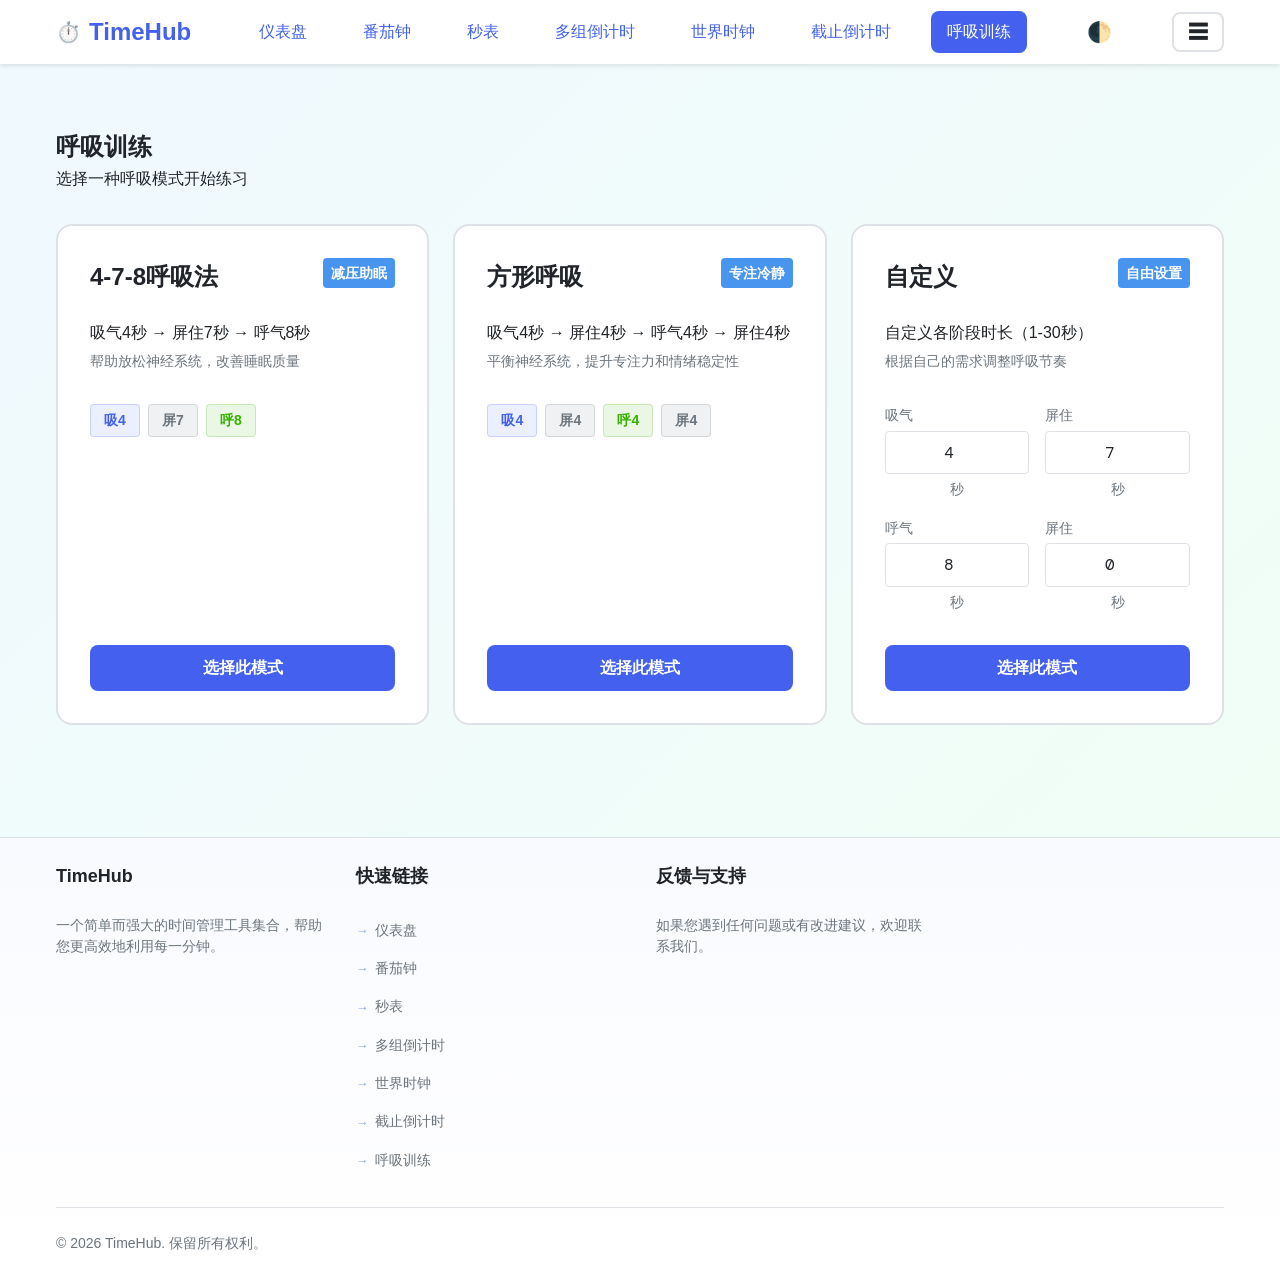
==== breathing.html @ 6e2247e0 "chore: 导入项目现状作为基线（修复前存档） TimeHub 纯前端时间管理工具集：番茄钟 / 秒表 / 多组倒计时 / 世界时钟 / 截止倒计时 / 呼吸训练，Vanilla JS + CSS，" ====
<!DOCTYPE html>
<html lang="zh-CN">
<head>
  <meta charset="UTF-8">
  <meta name="viewport" content="width=device-width, initial-scale=1.0">
  <title>呼吸训练 - TimeHub</title>
  <meta name="description" content="TimeHub呼吸训练工具，提供4-7-8呼吸法、方形呼吸法等科学呼吸练习，帮助缓解压力、提升专注力。">
  <meta name="keywords" content="呼吸训练,4-7-8呼吸,方形呼吸,减压,冥想,专注力">
  <meta name="author" content="TimeHub Team">

  <!-- 样式表 -->
  <link rel="stylesheet" href="css/base.css">
  <link rel="stylesheet" href="css/layout.css">
  <link rel="stylesheet" href="css/components.css">
  <link rel="stylesheet" href="css/breathing.css">
  <link rel="stylesheet" href="https://fonts.googleapis.com/css2?family=DM+Mono:wght@300;400;500&display=swap">

  <!-- 图标 -->
  <link rel="icon" href="assets/icons/breathing.svg" type="image/svg+xml">

  <!-- iOS 支持 -->
  <meta name="apple-mobile-web-app-capable" content="yes">
  <meta name="apple-mobile-web-app-status-bar-style" content="black-translucent">
  <link rel="apple-touch-icon" href="assets/icons/breathing.svg">

  <!-- PWA 相关 -->
  <meta name="theme-color" content="#C0392B">
  <link rel="manifest" href="manifest.json" crossorigin="use-credentials">

  <!-- 呼吸训练特定样式 -->
  <style>
    :root {
      --breathing-inhale-color: #4361ee;    /* 吸气颜色 - 蓝色 */
      --breathing-hold-color: #6c757d;      /* 屏住颜色 - 灰色 */
      --breathing-exhale-color: #38b000;    /* 呼气颜色 - 绿色 */
      --breathing-custom-color: #9d4edd;    /* 自定义模式颜色 - 紫色 */
      --breathing-background-light: linear-gradient(135deg, #f0f9ff 0%, #f0fff4 100%); /* 浅色背景渐变 */
      --breathing-background-dark: linear-gradient(135deg, #0f172a 0%, #0c2418 100%); /* 深色背景渐变 */
    }

    .breathing-page {
      background: var(--breathing-background-light);
      min-height: 100vh;
      transition: background-color var(--transition-normal);
    }

    @media (prefers-color-scheme: dark) {
      .breathing-page {
        background: var(--breathing-background-dark);
      }
    }

    /* 呼吸训练容器 */
    .breathing-container {
      max-width: var(--max-width);
      margin: 0 auto;
      padding: var(--spacing-xl) var(--spacing-md);
    }
  </style>
</head>
<body class="breathing-page">
  <!-- 导航栏 -->
  <header class="navbar">
    <div class="container">
      <a href="index.html" class="logo">
        <span class="logo-icon">⏱️</span>
        TimeHub
      </a>

      <nav class="nav-links">
        <a href="index.html" class="nav-link">仪表盘</a>
        <a href="pomodoro.html" class="nav-link">番茄钟</a>
        <a href="stopwatch.html" class="nav-link">秒表</a>
        <a href="countdown.html" class="nav-link">多组倒计时</a>
        <a href="worldclock.html" class="nav-link">世界时钟</a>
        <a href="deadline.html" class="nav-link">截止倒计时</a>
        <a href="breathing.html" class="nav-link active">呼吸训练</a>
      </nav>

      <!-- 主题切换按钮 -->
      <button class="theme-toggle" aria-label="切换主题">
        <span class="theme-icon">🌙</span>
      </button>

      <!-- 移动端菜单按钮 -->
      <button class="btn btn-secondary mobile-menu-btn desktop-hidden" aria-label="打开菜单">
        <span class="menu-icon">☰</span>
      </button>
    </div>
  </header>

  <!-- 移动端菜单（隐藏） -->
  <div class="mobile-menu mobile-hidden">
    <div class="mobile-menu-content">
      <a href="index.html" class="mobile-nav-link">仪表盘</a>
      <a href="pomodoro.html" class="mobile-nav-link">番茄钟</a>
      <a href="stopwatch.html" class="mobile-nav-link">秒表</a>
      <a href="countdown.html" class="mobile-nav-link">多组倒计时</a>
      <a href="worldclock.html" class="mobile-nav-link">世界时钟</a>
      <a href="deadline.html" class="mobile-nav-link">截止倒计时</a>
      <a href="breathing.html" class="mobile-nav-link active">呼吸训练</a>
    </div>
  </div>

  <!-- 主内容 -->
  <main class="breathing-main">
    <div class="breathing-container">
      <!-- 模式选择区域 -->
      <section class="mode-selection">
        <div class="section-header">
          <h1 class="section-title">呼吸训练</h1>
          <p class="section-subtitle">选择一种呼吸模式开始练习</p>
        </div>

        <div class="mode-cards">
          <!-- 4-7-8呼吸卡片 -->
          <div class="mode-card" data-mode="four-seven-eight">
            <div class="mode-card-header">
              <h3 class="mode-card-title">4-7-8呼吸法</h3>
              <span class="mode-card-tag">减压助眠</span>
            </div>
            <div class="mode-card-description">
              <p>吸气4秒 → 屏住7秒 → 呼气8秒</p>
              <p class="mode-card-hint">帮助放松神经系统，改善睡眠质量</p>
            </div>
            <div class="mode-card-pattern">
              <span class="pattern-step inhale">吸4</span>
              <span class="pattern-step hold">屏7</span>
              <span class="pattern-step exhale">呼8</span>
            </div>
            <button class="btn btn-primary mode-select-btn" data-mode="four-seven-eight">
              选择此模式
            </button>
          </div>

          <!-- 方形呼吸卡片 -->
          <div class="mode-card" data-mode="square">
            <div class="mode-card-header">
              <h3 class="mode-card-title">方形呼吸</h3>
              <span class="mode-card-tag">专注冷静</span>
            </div>
            <div class="mode-card-description">
              <p>吸气4秒 → 屏住4秒 → 呼气4秒 → 屏住4秒</p>
              <p class="mode-card-hint">平衡神经系统，提升专注力和情绪稳定性</p>
            </div>
            <div class="mode-card-pattern">
              <span class="pattern-step inhale">吸4</span>
              <span class="pattern-step hold">屏4</span>
              <span class="pattern-step exhale">呼4</span>
              <span class="pattern-step hold">屏4</span>
            </div>
            <button class="btn btn-primary mode-select-btn" data-mode="square">
              选择此模式
            </button>
          </div>

          <!-- 自定义呼吸卡片 -->
          <div class="mode-card" data-mode="custom">
            <div class="mode-card-header">
              <h3 class="mode-card-title">自定义</h3>
              <span class="mode-card-tag">自由设置</span>
            </div>
            <div class="mode-card-description">
              <p>自定义各阶段时长（1-30秒）</p>
              <p class="mode-card-hint">根据自己的需求调整呼吸节奏</p>
            </div>
            <div class="mode-card-custom-settings">
              <div class="custom-input-group">
                <label>吸气</label>
                <input type="number" min="1" max="30" value="4" class="custom-input inhale-input">
                <span class="custom-unit">秒</span>
              </div>
              <div class="custom-input-group">
                <label>屏住</label>
                <input type="number" min="0" max="30" value="7" class="custom-input hold-input">
                <span class="custom-unit">秒</span>
              </div>
              <div class="custom-input-group">
                <label>呼气</label>
                <input type="number" min="1" max="30" value="8" class="custom-input exhale-input">
                <span class="custom-unit">秒</span>
              </div>
              <div class="custom-input-group">
                <label>屏住</label>
                <input type="number" min="0" max="30" value="0" class="custom-input hold2-input">
                <span class="custom-unit">秒</span>
              </div>
            </div>
            <button class="btn btn-primary mode-select-btn" data-mode="custom">
              选择此模式
            </button>
          </div>
        </div>
      </section>

      <!-- 主视图区域 -->
      <section class="breathing-view" id="breathing-view" style="display: none;">
        <div class="view-header">
          <h2 class="view-title" id="current-mode-title">4-7-8呼吸法</h2>
          <div class="progress-indicator">
            <span id="current-round">1</span> / <span id="total-rounds">3</span> 轮
          </div>
        </div>

        <!-- 大圆圈动画 -->
        <div class="breathing-circle-container">
          <div class="progress-ring">
            <svg width="300" height="300" viewBox="0 0 300 300" class="progress-ring-svg">
              <circle cx="150" cy="150" r="140" class="progress-ring-bg"></circle>
              <circle cx="150" cy="150" r="140" class="progress-ring-fill"></circle>
            </svg>
          </div>
          <div class="breathing-circle" id="breathing-circle">
            <div class="circle-inner">
              <div class="phase-name" id="current-phase">准备开始</div>
              <div class="time-count" id="time-count">--</div>
            </div>
          </div>
        </div>

        <!-- 控制区 -->
        <div class="breathing-controls">
          <div class="control-buttons">
            <button class="btn btn-primary btn-lg" id="start-pause-btn">
              <span class="btn-icon">▶️</span>
              <span class="btn-text">开始</span>
            </button>
            <button class="btn btn-secondary btn-lg" id="reset-btn" disabled>
              <span class="btn-icon">↺</span>
              <span class="btn-text">重置</span>
            </button>
          </div>

          <div class="control-settings">
            <div class="setting-group">
              <label for="rounds-input">训练轮数</label>
              <div class="number-input">
                <button class="number-btn minus" id="rounds-minus">-</button>
                <input type="number" id="rounds-input" min="1" max="20" value="3">
                <button class="number-btn plus" id="rounds-plus">+</button>
              </div>
            </div>

            <div class="setting-group">
              <label for="sound-toggle">音效提示</label>
              <div class="toggle-switch">
                <input type="checkbox" id="sound-toggle" checked>
                <span class="toggle-slider"></span>
              </div>
            </div>
          </div>

          <div class="current-settings">
            <div class="setting-info">
              <span class="setting-label">当前模式:</span>
              <span class="setting-value" id="current-mode-display">4-7-8呼吸法</span>
            </div>
            <div class="setting-info">
              <span class="setting-label">时长:</span>
              <span class="setting-value" id="current-duration">19秒/轮</span>
            </div>
          </div>
        </div>

        <!-- 完成状态显示 -->
        <div class="completion-screen" id="completion-screen" style="display: none;">
          <div class="completion-content">
            <div class="completion-icon">🎉</div>
            <h3 class="completion-title">训练完成！</h3>
            <div class="completion-stats">
              <div class="stat-item">
                <span class="stat-label">用时</span>
                <span class="stat-value" id="completion-time">00:00</span>
              </div>
              <div class="stat-item">
                <span class="stat-label">完成轮数</span>
                <span class="stat-value" id="completion-rounds">3</span>
              </div>
            </div>
            <p class="completion-message" id="completion-message">很棒！您已经完成了一次完整的呼吸训练。</p>
            <div class="completion-actions">
              <button class="btn btn-primary" id="restart-btn">重新开始</button>
              <button class="btn btn-outline" id="back-to-modes-btn">选择其他模式</button>
            </div>
          </div>
        </div>
      </section>
    </div>
  </main>

  <!-- 页脚 -->
  <footer class="footer">
    <div class="container">
      <div class="footer-content">
        <div class="footer-section">
          <h3 class="footer-title">TimeHub</h3>
          <p class="footer-description">
            一个简单而强大的时间管理工具集合，帮助您更高效地利用每一分钟。
          </p>
        </div>

        <div class="footer-section">
          <h3 class="footer-title">快速链接</h3>
          <ul class="footer-links">
            <li><a href="index.html">仪表盘</a></li>
            <li><a href="pomodoro.html">番茄钟</a></li>
            <li><a href="stopwatch.html">秒表</a></li>
            <li><a href="countdown.html">多组倒计时</a></li>
            <li><a href="worldclock.html">世界时钟</a></li>
            <li><a href="deadline.html">截止倒计时</a></li>
            <li><a href="breathing.html">呼吸训练</a></li>
          </ul>
        </div>

        <div class="footer-section">
          <h3 class="footer-title">反馈与支持</h3>
          <p class="footer-description">
            如果您遇到任何问题或有改进建议，欢迎联系我们。
          </p>
        </div>
      </div>

      <div class="footer-bottom">
        <p>&copy; <span id="current-year">2024</span> TimeHub. 保留所有权利。</p>
      </div>
    </div>
  </footer>

  <!-- JavaScript 文件 -->
  <script src="js/common.js"></script>
  <script src="js/toast.js"></script>
  <script src="js/utils.js"></script>
  <script src="js/breathing.js"></script>

  <!-- 内联脚本 -->
  <script>
    // 设置当前年份
    document.getElementById('current-year').textContent = new Date().getFullYear();

    // 移动端菜单切换
    document.querySelector('.mobile-menu-btn')?.addEventListener('click', function() {
      const menu = document.querySelector('.mobile-menu');
      menu.classList.toggle('mobile-hidden');
    });

    // 点击菜单项后关闭移动菜单
    document.querySelectorAll('.mobile-nav-link').forEach(link => {
      link.addEventListener('click', () => {
        document.querySelector('.mobile-menu').classList.add('mobile-hidden');
      });
    });

    // 点击遮罩层关闭菜单
    document.querySelector('.mobile-menu')?.addEventListener('click', function(e) {
      if (e.target === this) {
        this.classList.add('mobile-hidden');
      }
    });
  </script>

  <!-- 移动端底部导航 -->
  <div class="mobile-bottom-nav">
    <a href="index.html" class="bottom-nav-item">
      <span class="bottom-nav-icon">🏠</span>
      <span class="bottom-nav-label">首页</span>
    </a>
    <a href="pomodoro.html" class="bottom-nav-item">
      <span class="bottom-nav-icon">🍅</span>
      <span class="bottom-nav-label">番茄</span>
    </a>
    <a href="stopwatch.html" class="bottom-nav-item">
      <span class="bottom-nav-icon">⏱️</span>
      <span class="bottom-nav-label">秒表</span>
    </a>
    <a href="worldclock.html" class="bottom-nav-item">
      <span class="bottom-nav-icon">🌐</span>
      <span class="bottom-nav-label">世界</span>
    </a>
    <a href="breathing.html" class="bottom-nav-item active">
      <span class="bottom-nav-icon">🧘</span>
      <span class="bottom-nav-label">呼吸</span>
    </a>
  </div>

  <!-- Service Worker 注册 -->
  <script>
    if ('serviceWorker' in navigator) {
      window.addEventListener('load', function() {
        navigator.serviceWorker.register('sw.js').then(function(registration) {
          console.log('Service Worker 注册成功：', registration.scope);
        }).catch(function(error) {
          console.log('Service Worker 注册失败：', error);
        });
      });
    }
  </script>
</body>
</html>
---- css/base.css ----
/* TimeHub - 基础样式 (CSS变量、重置、深色模式) */
/* 版本: 1.0 */

/* ===== CSS 自定义属性 (变量) ===== */
:root {
  /* 主色系 - 蓝色主题 */
  --primary-color: #4361ee;
  --primary-dark: #3a56d4;
  --primary-light: #4895ef;
  --secondary-color: #7209b7;
  --accent-color: #f72585;

  /* 中性色 */
  --bg-color: #f8f9fa;
  --surface-color: #ffffff;
  --text-color: #212529;
  --text-secondary: #6c757d;
  --border-color: #dee2e6;
  --shadow-color: rgba(0, 0, 0, 0.1);

  /* 语义色 */
  --success-color: #4cc9f0;
  --warning-color: #f8961e;
  --danger-color: #f72585;
  --info-color: #4361ee;

  /* 间距 */
  --spacing-xs: 0.25rem;
  --spacing-sm: 0.5rem;
  --spacing-md: 1rem;
  --spacing-lg: 1.5rem;
  --spacing-xl: 2rem;
  --spacing-xxl: 3rem;

  /* 边框 */
  --border-radius-sm: 4px;
  --border-radius-md: 8px;
  --border-radius-lg: 16px;
  --border-radius-xl: 24px;
  --border-radius-round: 50%;

  /* 阴影 */
  --shadow-sm: 0 2px 4px var(--shadow-color);
  --shadow-md: 0 4px 8px var(--shadow-color);
  --shadow-lg: 0 8px 16px var(--shadow-color);
  --shadow-xl: 0 16px 32px var(--shadow-color);

  /* 过渡 */
  --transition-fast: 150ms ease;
  --transition-normal: 300ms ease;
  --transition-slow: 500ms ease;

  /* 字体 */
  --font-family: -apple-system, BlinkMacSystemFont, 'Segoe UI', Roboto, Oxygen, Ubuntu, Cantarell, 'Open Sans', 'Helvetica Neue', sans-serif;
  --font-family-mono: 'SF Mono', Monaco, 'Cascadia Code', 'Roboto Mono', monospace;

  /* 布局 */
  --max-width: 1200px;
  --header-height: 64px;
  --footer-height: 80px;
}

/* ===== CSS 重置 ===== */
*,
*::before,
*::after {
  box-sizing: border-box;
  margin: 0;
  padding: 0;
}

html {
  font-size: 16px;
  scroll-behavior: smooth;
}

body {
  font-family: var(--font-family);
  font-size: 1rem;
  line-height: 1.6;
  color: var(--text-color);
  background-color: var(--bg-color);
  min-height: 100vh;
  display: flex;
  flex-direction: column;
}

img,
picture,
video,
canvas,
svg {
  display: block;
  max-width: 100%;
}

input,
button,
textarea,
select {
  font: inherit;
  color: inherit;
}

button {
  background: none;
  border: none;
  cursor: pointer;
}

a {
  color: var(--primary-color);
  text-decoration: none;
  transition: color var(--transition-fast);
}

a:hover {
  color: var(--primary-dark);
}

ul,
ol {
  list-style-position: inside;
}

/* ===== 深色模式 ===== */
@media (prefers-color-scheme: dark) {
  :root {
    --bg-color: #121212;
    --surface-color: #1e1e1e;
    --text-color: #f8f9fa;
    --text-secondary: #adb5bd;
    --border-color: #495057;
    --shadow-color: rgba(0, 0, 0, 0.3);
  }
}

/* ===== 强制主题类 ===== */
.theme-dark {
  --bg-color: #121212;
  --surface-color: #1e1e1e;
  --text-color: #f8f9fa;
  --text-secondary: #adb5bd;
  --border-color: #495057;
  --shadow-color: rgba(0, 0, 0, 0.3);
}

.theme-light {
  --bg-color: #f8f9fa;
  --surface-color: #ffffff;
  --text-color: #212529;
  --text-secondary: #6c757d;
  --border-color: #dee2e6;
  --shadow-color: rgba(0, 0, 0, 0.1);
}

/* ===== 打印样式 ===== */
@media print {
  .no-print {
    display: none;
  }

  body {
    background-color: white;
    color: black;
  }

  a {
    color: black;
    text-decoration: underline;
  }
}
---- css/layout.css ----
/* TimeHub - 布局样式 (导航栏、页脚、容器) */
/* 版本: 1.0 */

/* ===== 容器布局 ===== */
.container {
  width: 100%;
  max-width: var(--max-width);
  margin: 0 auto;
  padding: 0 var(--spacing-md);
}

/* ===== 导航栏 ===== */
.navbar {
  position: sticky;
  top: 0;
  z-index: 100;
  background-color: var(--surface-color);
  box-shadow: var(--shadow-sm);
  height: var(--header-height);
  display: flex;
  align-items: center;
}

.navbar .container {
  display: flex;
  align-items: center;
  justify-content: space-between;
}

.logo {
  font-size: 1.5rem;
  font-weight: 700;
  color: var(--primary-color);
  display: flex;
  align-items: center;
  gap: var(--spacing-sm);
}

.logo-icon {
  font-size: 1.25rem;
}

.nav-links {
  display: flex;
  gap: var(--spacing-lg);
}

.nav-link {
  font-weight: 500;
  padding: var(--spacing-sm) var(--spacing-md);
  border-radius: var(--border-radius-md);
  transition: background-color var(--transition-fast), color var(--transition-fast);
}

.nav-link:hover {
  background-color: rgba(67, 97, 238, 0.1);
}

.nav-link.active {
  background-color: var(--primary-color);
  color: white;
}

/* 主题切换按钮 */
.theme-toggle {
  display: flex;
  align-items: center;
  justify-content: center;
  width: 40px;
  height: 40px;
  border-radius: var(--border-radius-md);
  background-color: transparent;
  color: var(--text-color);
  transition: background-color var(--transition-fast);
}

.theme-toggle:hover {
  background-color: rgba(0, 0, 0, 0.05);
}

@media (prefers-color-scheme: dark) {
  .theme-toggle:hover {
    background-color: rgba(255, 255, 255, 0.1);
  }
}

.theme-icon {
  font-size: 1.25rem;
}

/* 移动端菜单按钮 */
.mobile-menu-btn {
  display: none;
  align-items: center;
  justify-content: center;
  width: 40px;
  height: 40px;
  border-radius: var(--border-radius-md);
  background-color: transparent;
  color: var(--text-color);
}

.menu-icon {
  font-size: 1.25rem;
}

/* ===== 页脚 ===== */
.footer {
  background-color: var(--surface-color);
  background-image: linear-gradient(to bottom, rgba(67, 97, 238, 0.03), transparent);
  border-top: 1px solid var(--border-color);
  padding: var(--spacing-lg) 0;
  margin-top: auto;
}

.footer-content {
  text-align: center;
  color: var(--text-secondary);
}

.footer-bottom {
  display: flex;
  align-items: center;
  justify-content: space-between;
  padding-top: var(--spacing-lg);
  border-top: 1px solid var(--border-color);
  font-size: 0.875rem;
  color: var(--text-secondary);
}

/* ===== 页脚内容布局 ===== */
.footer-content {
  display: grid;
  grid-template-columns: repeat(4, 1fr);
  gap: var(--spacing-xl);
  margin-bottom: var(--spacing-xl);
  text-align: left;
}

.footer-section {
  display: flex;
  flex-direction: column;
  gap: var(--spacing-md);
}

.footer-title {
  font-size: 1.125rem;
  font-weight: 700;
  color: var(--text-color);
  margin: 0 0 var(--spacing-sm) 0;
}

.footer-description {
  font-size: 0.875rem;
  line-height: 1.5;
  color: var(--text-secondary);
  margin: 0;
}

.footer-links {
  list-style: none;
  padding: 0;
  margin: 0;
  display: flex;
  flex-direction: column;
  gap: var(--spacing-sm);
}

.footer-links li {
  margin: 0;
  position: relative;
  padding-left: 1.2rem;
}

.footer-links li::before {
  content: '→';
  position: absolute;
  left: 0;
  top: 0.5em;
  color: var(--primary-color);
  opacity: 0.6;
  transition: opacity var(--transition-fast);
  font-size: 0.8rem;
}

.footer-links li:hover::before {
  opacity: 1;
}

.footer-links a {
  color: var(--text-secondary);
  text-decoration: none;
  font-size: 0.875rem;
  transition: color var(--transition-fast);
  display: inline-block;
  padding: var(--spacing-xs) 0;
}

.footer-links a:hover {
  color: var(--primary-color);
  transform: translateX(4px);
}

.footer-social {
  display: flex;
  gap: var(--spacing-md);
  margin-top: var(--spacing-sm);
}

.social-link {
  display: flex;
  align-items: center;
  justify-content: center;
  width: 36px;
  height: 36px;
  border-radius: var(--border-radius-round);
  background-color: rgba(67, 97, 238, 0.1);
  color: var(--primary-color);
  transition: all var(--transition-fast);
}

.social-link:hover {
  background-color: var(--primary-color);
  color: white;
  transform: translateY(-2px);
}

.social-icon {
  font-size: 1.125rem;
}

/* ===== 响应式页脚 ===== */
@media (max-width: 1024px) {
  .footer-content {
    grid-template-columns: repeat(2, 1fr);
    gap: var(--spacing-lg);
  }
}

@media (max-width: 640px) {
  .footer-content {
    grid-template-columns: 1fr;
    gap: var(--spacing-lg);
    margin-bottom: var(--spacing-lg);
  }

  .footer-section {
    text-align: center;
    align-items: center;
    padding: var(--spacing-md) 0;
  }

  .footer-title {
    font-size: 1.125rem;
  }

  .footer-description {
    font-size: 0.8125rem;
    line-height: 1.4;
    max-width: 280px;
    margin: 0 auto;
  }

  .footer-links {
    gap: var(--spacing-xs);
  }

  .footer-links a {
    font-size: 0.8125rem;
    padding: var(--spacing-xs) 0;
  }

  .footer-links a:hover {
    transform: translateX(0);
  }

  .footer-bottom {
    padding-top: var(--spacing-md);
    font-size: 0.75rem;
  }
}

/* ===== 主内容区域 ===== */
.main-content {
  flex: 1;
  padding: var(--spacing-xl) 0;
}

/* ===== 响应式布局 ===== */
@media (max-width: 768px) {
  .nav-links {
    display: none;
  }

  .theme-toggle {
    display: none;
  }

  .mobile-menu-btn {
    display: flex;
  }

  .footer-bottom {
    flex-direction: column;
    gap: var(--spacing-md);
    text-align: center;
  }

  /* 移动端底部导航优化 */
  .mobile-bottom-nav {
    padding: var(--spacing-xs) 0;
  }

  .bottom-nav-icon {
    font-size: 1.125rem;
    margin-bottom: 1px;
  }

  .bottom-nav-label {
    font-size: 0.6875rem;
    font-weight: 500;
  }
}

/* ===== 移动端菜单 ===== */
.mobile-menu {
  position: fixed;
  top: 0;
  left: 0;
  width: 100%;
  height: 100%;
  background: rgba(0, 0, 0, 0.5);
  z-index: 999;
  display: none;
}

.mobile-menu.show {
  display: flex;
}

.mobile-menu-content {
  width: 80%;
  max-width: 300px;
  background: var(--surface-color);
  padding: var(--spacing-xl);
  display: flex;
  flex-direction: column;
  gap: var(--spacing-md);
}

.mobile-nav-link {
  padding: var(--spacing-md) var(--spacing-lg);
  border-radius: var(--border-radius-md);
  font-weight: 500;
  color: var(--text-color);
  transition: background-color var(--transition-fast);
}

.mobile-nav-link:hover,
.mobile-nav-link.active {
  background-color: rgba(67, 97, 238, 0.1);
  color: var(--primary-color);
}

/* ===== 移动端底部导航 ===== */
.mobile-bottom-nav {
  display: none;
  position: fixed;
  bottom: 0;
  left: 0;
  right: 0;
  z-index: 999;
  background-color: var(--surface-color);
  border-top: 1px solid var(--border-color);
  padding: var(--spacing-sm) 0;
  box-shadow: 0 -2px 10px rgba(0, 0, 0, 0.1);
}

.bottom-nav-item {
  flex: 1;
  display: flex;
  flex-direction: column;
  align-items: center;
  justify-content: center;
  padding: var(--spacing-sm);
  text-decoration: none;
  color: var(--text-secondary);
  transition: color var(--transition-fast);
}

.bottom-nav-item.active {
  color: var(--primary-color);
}

.bottom-nav-icon {
  font-size: 1.25rem;
  margin-bottom: 2px;
}

.bottom-nav-label {
  font-size: 0.75rem;
  font-weight: 500;
}

@media (max-width: 768px) {
  .mobile-bottom-nav {
    display: flex;
  }
}
---- css/components.css ----
/* TimeHub - 组件样式 (按钮、卡片、输入框、Toggle开关、徽章) */
/* 版本: 1.0 */

/* ===== 按钮 ===== */
.btn {
  display: inline-flex;
  align-items: center;
  justify-content: center;
  padding: var(--spacing-sm) var(--spacing-lg);
  border-radius: var(--border-radius-md);
  font-weight: 600;
  transition: all var(--transition-fast);
  border: 2px solid transparent;
  white-space: nowrap;
  cursor: pointer;
}

.btn-primary {
  background-color: var(--primary-color);
  color: white;
}

.btn-primary:hover {
  background-color: var(--primary-dark);
  transform: translateY(-2px);
  box-shadow: var(--shadow-md);
}

.btn-secondary {
  background-color: var(--surface-color);
  color: var(--text-color);
  border-color: var(--border-color);
}

.btn-secondary:hover {
  border-color: var(--primary-color);
  color: var(--primary-color);
}

.btn-outline {
  background-color: transparent;
  color: var(--primary-color);
  border-color: var(--primary-color);
}

.btn-outline:hover {
  background-color: var(--primary-color);
  color: white;
}

.btn-sm {
  padding: var(--spacing-xs) var(--spacing-md);
  font-size: 0.875rem;
}

.btn-lg {
  padding: var(--spacing-md) var(--spacing-xl);
  font-size: 1.125rem;
}

/* ===== 卡片 ===== */
.card {
  background-color: var(--surface-color);
  border-radius: var(--border-radius-lg);
  box-shadow: var(--shadow-sm);
  padding: var(--spacing-lg);
  transition: box-shadow var(--transition-normal), transform var(--transition-normal);
}

.card:hover {
  box-shadow: var(--shadow-md);
  transform: translateY(-4px);
}

/* ===== 表单元素 ===== */
.input {
  width: 100%;
  padding: var(--spacing-sm) var(--spacing-md);
  border: 1px solid var(--border-color);
  border-radius: var(--border-radius-md);
  background-color: var(--surface-color);
  color: var(--text-color);
  transition: border-color var(--transition-fast);
}

.input:focus {
  outline: none;
  border-color: var(--primary-color);
  box-shadow: 0 0 0 3px rgba(67, 97, 238, 0.1);
}

.label {
  display: block;
  margin-bottom: var(--spacing-xs);
  font-weight: 600;
  color: var(--text-color);
}

/* ===== Toggle开关 ===== */
.toggle {
  position: relative;
  display: inline-block;
  width: 60px;
  height: 34px;
}

.toggle input {
  opacity: 0;
  width: 0;
  height: 0;
}

.toggle-slider {
  position: absolute;
  cursor: pointer;
  top: 0;
  left: 0;
  right: 0;
  bottom: 0;
  background-color: var(--border-color);
  border-radius: 34px;
  transition: background-color var(--transition-fast);
}

.toggle-slider:before {
  position: absolute;
  content: "";
  height: 26px;
  width: 26px;
  left: 4px;
  bottom: 4px;
  background-color: white;
  border-radius: 50%;
  transition: transform var(--transition-fast);
}

.toggle input:checked + .toggle-slider {
  background-color: var(--primary-color);
}

.toggle input:checked + .toggle-slider:before {
  transform: translateX(26px);
}

.toggle input:focus + .toggle-slider {
  box-shadow: 0 0 0 3px rgba(67, 97, 238, 0.1);
}

/* ===== 徽章 ===== */
.badge {
  display: inline-flex;
  align-items: center;
  justify-content: center;
  padding: var(--spacing-xs) var(--spacing-sm);
  border-radius: var(--border-radius-sm);
  font-size: 0.75rem;
  font-weight: 600;
  line-height: 1;
  white-space: nowrap;
}

.badge-primary {
  background-color: var(--primary-color);
  color: white;
}

.badge-secondary {
  background-color: var(--surface-color);
  color: var(--text-color);
  border: 1px solid var(--border-color);
}

.badge-success {
  background-color: var(--success-color);
  color: white;
}

.badge-warning {
  background-color: var(--warning-color);
  color: white;
}

.badge-danger {
  background-color: var(--danger-color);
  color: white;
}

.badge-info {
  background-color: var(--info-color);
  color: white;
}

/* ===== 工具提示 ===== */
.tooltip {
  position: relative;
  display: inline-block;
}

.tooltip .tooltip-text {
  visibility: hidden;
  position: absolute;
  z-index: 1;
  background-color: var(--text-color);
  color: var(--bg-color);
  text-align: center;
  padding: var(--spacing-xs) var(--spacing-sm);
  border-radius: var(--border-radius-sm);
  font-size: 0.875rem;
  white-space: nowrap;
  bottom: 125%;
  left: 50%;
  transform: translateX(-50%);
  opacity: 0;
  transition: opacity var(--transition-fast);
}

.tooltip:hover .tooltip-text {
  visibility: visible;
  opacity: 1;
}

/* ===== 加载指示器 ===== */
.spinner {
  display: inline-block;
  width: 40px;
  height: 40px;
  border: 3px solid var(--border-color);
  border-top-color: var(--primary-color);
  border-radius: 50%;
  animation: spin 1s linear infinite;
}

@keyframes spin {
  to { transform: rotate(360deg); }
}

/* ===== 辅助类 ===== */
.hidden {
  display: none !important;
}

.visually-hidden {
  position: absolute;
  width: 1px;
  height: 1px;
  padding: 0;
  margin: -1px;
  overflow: hidden;
  clip: rect(0, 0, 0, 0);
  white-space: nowrap;
  border: 0;
}

.full-width {
  width: 100%;
}

.full-height {
  height: 100%;
}

.rounded {
  border-radius: var(--border-radius-md);
}

.rounded-lg {
  border-radius: var(--border-radius-lg);
}

.rounded-full {
  border-radius: var(--border-radius-round);
}

.shadow {
  box-shadow: var(--shadow-sm);
}

.shadow-lg {
  box-shadow: var(--shadow-lg);
}

/* ===== 深色模式适配 ===== */
@media (prefers-color-scheme: dark) {
  .btn-secondary:hover {
    background-color: rgba(255, 255, 255, 0.1);
  }

  .input::placeholder {
    color: var(--text-secondary);
  }

  .card {
    border: 1px solid var(--border-color);
  }

  .tooltip {
    background-color: var(--surface-color);
    border: 1px solid var(--border-color);
  }
}

/* 主题类适配 */
.theme-dark .btn-secondary:hover,
.theme-dark .btn-outline:hover {
  background-color: rgba(255, 255, 255, 0.1);
}

.theme-dark .card {
  border: 1px solid var(--border-color);
}

.theme-dark .modal {
  background-color: var(--surface-color);
  border: 1px solid var(--border-color);
}
---- css/breathing.css ----
/* TimeHub - 呼吸训练样式 */
/* 版本: 1.0 */

/* ===== 呼吸训练页面布局 ===== */
.breathing-main {
  flex: 1;
  padding: var(--spacing-xl) 0;
}

.breathing-container {
  max-width: var(--max-width);
  margin: 0 auto;
  padding: 0 var(--spacing-md);
}

/* ===== 模式选择区域 ===== */
.mode-selection {
  margin-bottom: var(--spacing-xxl);
}

.mode-cards {
  display: grid;
  grid-template-columns: repeat(auto-fit, minmax(300px, 1fr));
  gap: var(--spacing-lg);
  margin-top: var(--spacing-xl);
}

.mode-card {
  background: var(--surface-color);
  border-radius: var(--border-radius-lg);
  padding: var(--spacing-xl);
  border: 2px solid var(--border-color);
  transition: all var(--transition-normal);
  display: flex;
  flex-direction: column;
  gap: var(--spacing-md);
}

.mode-card:hover {
  border-color: var(--primary-color);
  transform: translateY(-4px);
  box-shadow: var(--shadow-lg);
}

.mode-card-header {
  display: flex;
  justify-content: space-between;
  align-items: flex-start;
  margin-bottom: var(--spacing-sm);
}

.mode-card-title {
  font-size: 1.5rem;
  font-weight: 700;
  color: var(--text-color);
  margin: 0;
}

.mode-card-tag {
  background: var(--primary-light);
  color: white;
  padding: var(--spacing-xs) var(--spacing-sm);
  border-radius: var(--border-radius-sm);
  font-size: 0.875rem;
  font-weight: 600;
}

.mode-card-description p {
  margin: 0;
  color: var(--text-color);
}

.mode-card-description .mode-card-hint {
  color: var(--text-secondary);
  font-size: 0.875rem;
  margin-top: var(--spacing-xs);
}

.mode-card-pattern {
  display: flex;
  gap: var(--spacing-sm);
  flex-wrap: wrap;
  margin: var(--spacing-md) 0;
}

.pattern-step {
  padding: var(--spacing-xs) var(--spacing-sm);
  border-radius: var(--border-radius-sm);
  font-weight: 600;
  font-size: 0.875rem;
  min-width: 50px;
  text-align: center;
}

.pattern-step.inhale {
  background-color: rgba(67, 97, 238, 0.1);
  color: var(--breathing-inhale-color);
  border: 1px solid rgba(67, 97, 238, 0.2);
}

.pattern-step.hold {
  background-color: rgba(108, 117, 125, 0.1);
  color: var(--breathing-hold-color);
  border: 1px solid rgba(108, 117, 125, 0.2);
}

.pattern-step.exhale {
  background-color: rgba(56, 176, 0, 0.1);
  color: var(--breathing-exhale-color);
  border: 1px solid rgba(56, 176, 0, 0.2);
}

.mode-card-custom-settings {
  display: grid;
  grid-template-columns: repeat(2, 1fr);
  gap: var(--spacing-md);
  margin: var(--spacing-md) 0;
}

.custom-input-group {
  display: flex;
  flex-direction: column;
  gap: var(--spacing-xs);
}

.custom-input-group label {
  font-size: 0.875rem;
  color: var(--text-secondary);
  font-weight: 500;
}

.custom-input {
  width: 100%;
  padding: var(--spacing-sm);
  border: 1px solid var(--border-color);
  border-radius: var(--border-radius-sm);
  font-family: 'DM Mono', monospace;
  font-size: 1rem;
  text-align: center;
}

.custom-input:focus {
  outline: none;
  border-color: var(--primary-color);
}

.custom-unit {
  font-size: 0.875rem;
  color: var(--text-secondary);
  text-align: center;
}

.mode-select-btn {
  margin-top: auto;
  width: 100%;
}

/* ===== 主视图区域 ===== */
.breathing-view {
  background: var(--surface-color);
  border-radius: var(--border-radius-lg);
  padding: var(--spacing-xl);
  box-shadow: var(--shadow-md);
}

.view-header {
  display: flex;
  justify-content: space-between;
  align-items: center;
  margin-bottom: var(--spacing-xl);
  padding-bottom: var(--spacing-md);
  border-bottom: 1px solid var(--border-color);
}

.view-title {
  font-size: 1.75rem;
  font-weight: 700;
  color: var(--text-color);
  margin: 0;
}

.progress-indicator {
  font-size: 1.125rem;
  font-weight: 600;
  color: var(--primary-color);
  background: rgba(67, 97, 238, 0.1);
  padding: var(--spacing-xs) var(--spacing-md);
  border-radius: var(--border-radius-md);
}

/* ===== 呼吸圆圈动画 ===== */
.breathing-circle-container {
  position: relative;
  width: 300px;
  height: 300px;
  margin: 0 auto var(--spacing-xl);
}

.progress-ring {
  position: absolute;
  top: 0;
  left: 0;
  width: 100%;
  height: 100%;
}

.progress-ring-svg {
  transform: rotate(-90deg);
  width: 100%;
  height: 100%;
}

.progress-ring-bg {
  fill: none;
  stroke: var(--border-color);
  stroke-width: 8;
}

.progress-ring-fill {
  fill: none;
  stroke: var(--breathing-inhale-color);
  stroke-width: 8;
  stroke-linecap: round;
  stroke-dasharray: 879.65; /* 2 * π * 140 */
  stroke-dashoffset: 879.65;
  transition: stroke-dashoffset 1s linear, stroke var(--transition-normal);
}

.breathing-circle {
  position: absolute;
  top: 50%;
  left: 50%;
  transform: translate(-50%, -50%);
  width: 120px;
  height: 120px;
  border-radius: 50%;
  background: var(--surface-color);
  display: flex;
  align-items: center;
  justify-content: center;
  box-shadow: var(--shadow-lg);
  transition: all var(--transition-normal);
  z-index: 1;
}

.breathing-circle.inhale {
  width: 200px;
  height: 200px;
  background-color: rgba(67, 97, 238, 0.1);
  border: 4px solid var(--breathing-inhale-color);
}

.breathing-circle.hold {
  background-color: rgba(108, 117, 125, 0.1);
  border: 4px solid var(--breathing-hold-color);
}

.breathing-circle.exhale {
  width: 120px;
  height: 120px;
  background-color: rgba(56, 176, 0, 0.1);
  border: 4px solid var(--breathing-exhale-color);
}

.circle-inner {
  text-align: center;
}

.phase-name {
  font-size: 1.5rem;
  font-weight: 700;
  margin-bottom: var(--spacing-xs);
  color: var(--text-color);
  transition: color var(--transition-normal);
}

.breathing-circle.inhale .phase-name {
  color: var(--breathing-inhale-color);
}

.breathing-circle.hold .phase-name {
  color: var(--breathing-hold-color);
}

.breathing-circle.exhale .phase-name {
  color: var(--breathing-exhale-color);
}

.time-count {
  font-family: 'DM Mono', monospace;
  font-size: 2.5rem;
  font-weight: 500;
  color: var(--text-color);
  line-height: 1;
}

/* ===== 控制区 ===== */
.breathing-controls {
  max-width: 500px;
  margin: 0 auto;
}

.control-buttons {
  display: flex;
  gap: var(--spacing-md);
  justify-content: center;
  margin-bottom: var(--spacing-xl);
}

.control-buttons .btn {
  min-width: 140px;
  padding: var(--spacing-md) var(--spacing-xl);
  font-size: 1.125rem;
  font-weight: 600;
}

.btn-icon {
  margin-right: var(--spacing-sm);
}

.control-settings {
  display: grid;
  grid-template-columns: 1fr 1fr;
  gap: var(--spacing-xl);
  margin-bottom: var(--spacing-xl);
  padding: var(--spacing-lg);
  background: rgba(0, 0, 0, 0.02);
  border-radius: var(--border-radius-md);
}

@media (prefers-color-scheme: dark) {
  .control-settings {
    background: rgba(255, 255, 255, 0.05);
  }
}

.setting-group {
  display: flex;
  flex-direction: column;
  gap: var(--spacing-sm);
}

.setting-group label {
  font-weight: 600;
  color: var(--text-color);
}

.number-input {
  display: flex;
  align-items: center;
  gap: var(--spacing-sm);
}

.number-input input {
  width: 60px;
  padding: var(--spacing-sm);
  border: 1px solid var(--border-color);
  border-radius: var(--border-radius-sm);
  font-family: 'DM Mono', monospace;
  text-align: center;
  font-size: 1rem;
}

.number-input input:focus {
  outline: none;
  border-color: var(--primary-color);
}

.number-btn {
  width: 36px;
  height: 36px;
  border: 1px solid var(--border-color);
  background: var(--surface-color);
  border-radius: var(--border-radius-sm);
  font-size: 1.25rem;
  font-weight: 600;
  cursor: pointer;
  display: flex;
  align-items: center;
  justify-content: center;
  transition: all var(--transition-fast);
}

.number-btn:hover {
  background: rgba(0, 0, 0, 0.05);
  border-color: var(--primary-color);
}

@media (prefers-color-scheme: dark) {
  .number-btn:hover {
    background: rgba(255, 255, 255, 0.1);
  }
}

.toggle-switch {
  position: relative;
  display: inline-block;
  width: 52px;
  height: 28px;
}

.toggle-switch input {
  opacity: 0;
  width: 0;
  height: 0;
}

.toggle-slider {
  position: absolute;
  cursor: pointer;
  top: 0;
  left: 0;
  right: 0;
  bottom: 0;
  background-color: var(--border-color);
  border-radius: 34px;
  transition: var(--transition-normal);
}

.toggle-slider:before {
  position: absolute;
  content: "";
  height: 20px;
  width: 20px;
  left: 4px;
  bottom: 4px;
  background-color: white;
  border-radius: 50%;
  transition: var(--transition-normal);
}

input:checked + .toggle-slider {
  background-color: var(--primary-color);
}

input:checked + .toggle-slider:before {
  transform: translateX(24px);
}

.current-settings {
  display: flex;
  justify-content: space-between;
  padding: var(--spacing-md);
  background: rgba(0, 0, 0, 0.02);
  border-radius: var(--border-radius-md);
  font-size: 0.9375rem;
}

@media (prefers-color-scheme: dark) {
  .current-settings {
    background: rgba(255, 255, 255, 0.05);
  }
}

.setting-info {
  display: flex;
  gap: var(--spacing-xs);
}

.setting-label {
  color: var(--text-secondary);
}

.setting-value {
  color: var(--text-color);
  font-weight: 600;
}

/* ===== 完成状态显示 ===== */
.completion-screen {
  position: absolute;
  top: 0;
  left: 0;
  right: 0;
  bottom: 0;
  background: var(--surface-color);
  border-radius: var(--border-radius-lg);
  display: flex;
  align-items: center;
  justify-content: center;
  z-index: 10;
}

.completion-content {
  text-align: center;
  max-width: 400px;
  padding: var(--spacing-xl);
}

.completion-icon {
  font-size: 4rem;
  margin-bottom: var(--spacing-lg);
  animation: bounce 1s ease infinite;
}

@keyframes bounce {
  0%, 100% { transform: translateY(0); }
  50% { transform: translateY(-10px); }
}

.completion-title {
  font-size: 2rem;
  font-weight: 700;
  color: var(--text-color);
  margin-bottom: var(--spacing-lg);
}

.completion-stats {
  display: flex;
  justify-content: center;
  gap: var(--spacing-xl);
  margin-bottom: var(--spacing-xl);
}

.stat-item {
  display: flex;
  flex-direction: column;
  gap: var(--spacing-xs);
}

.stat-label {
  color: var(--text-secondary);
  font-size: 0.875rem;
}

.stat-value {
  font-size: 1.5rem;
  font-weight: 700;
  color: var(--primary-color);
  font-family: 'DM Mono', monospace;
}

.completion-message {
  color: var(--text-color);
  font-size: 1.125rem;
  line-height: 1.6;
  margin-bottom: var(--spacing-xl);
}

.completion-actions {
  display: flex;
  gap: var(--spacing-md);
  justify-content: center;
}

/* ===== 响应式设计 ===== */
@media (max-width: 768px) {
  .mode-cards {
    grid-template-columns: 1fr;
  }

  .breathing-circle-container {
    width: 250px;
    height: 250px;
  }

  .breathing-circle {
    width: 100px;
    height: 100px;
  }

  .breathing-circle.inhale {
    width: 160px;
    height: 160px;
  }

  .control-settings {
    grid-template-columns: 1fr;
    gap: var(--spacing-lg);
  }

  .current-settings {
    flex-direction: column;
    gap: var(--spacing-sm);
  }

  .control-buttons .btn {
    min-width: 120px;
  }
}

@media (max-width: 480px) {
  .breathing-circle-container {
    width: 200px;
    height: 200px;
  }

  .breathing-circle {
    width: 80px;
    height: 80px;
  }

  .breathing-circle.inhale {
    width: 140px;
    height: 140px;
  }

  .phase-name {
    font-size: 1.25rem;
  }

  .time-count {
    font-size: 2rem;
  }

  .control-buttons {
    flex-direction: column;
    align-items: center;
  }

  .control-buttons .btn {
    width: 100%;
    max-width: 200px;
  }
}
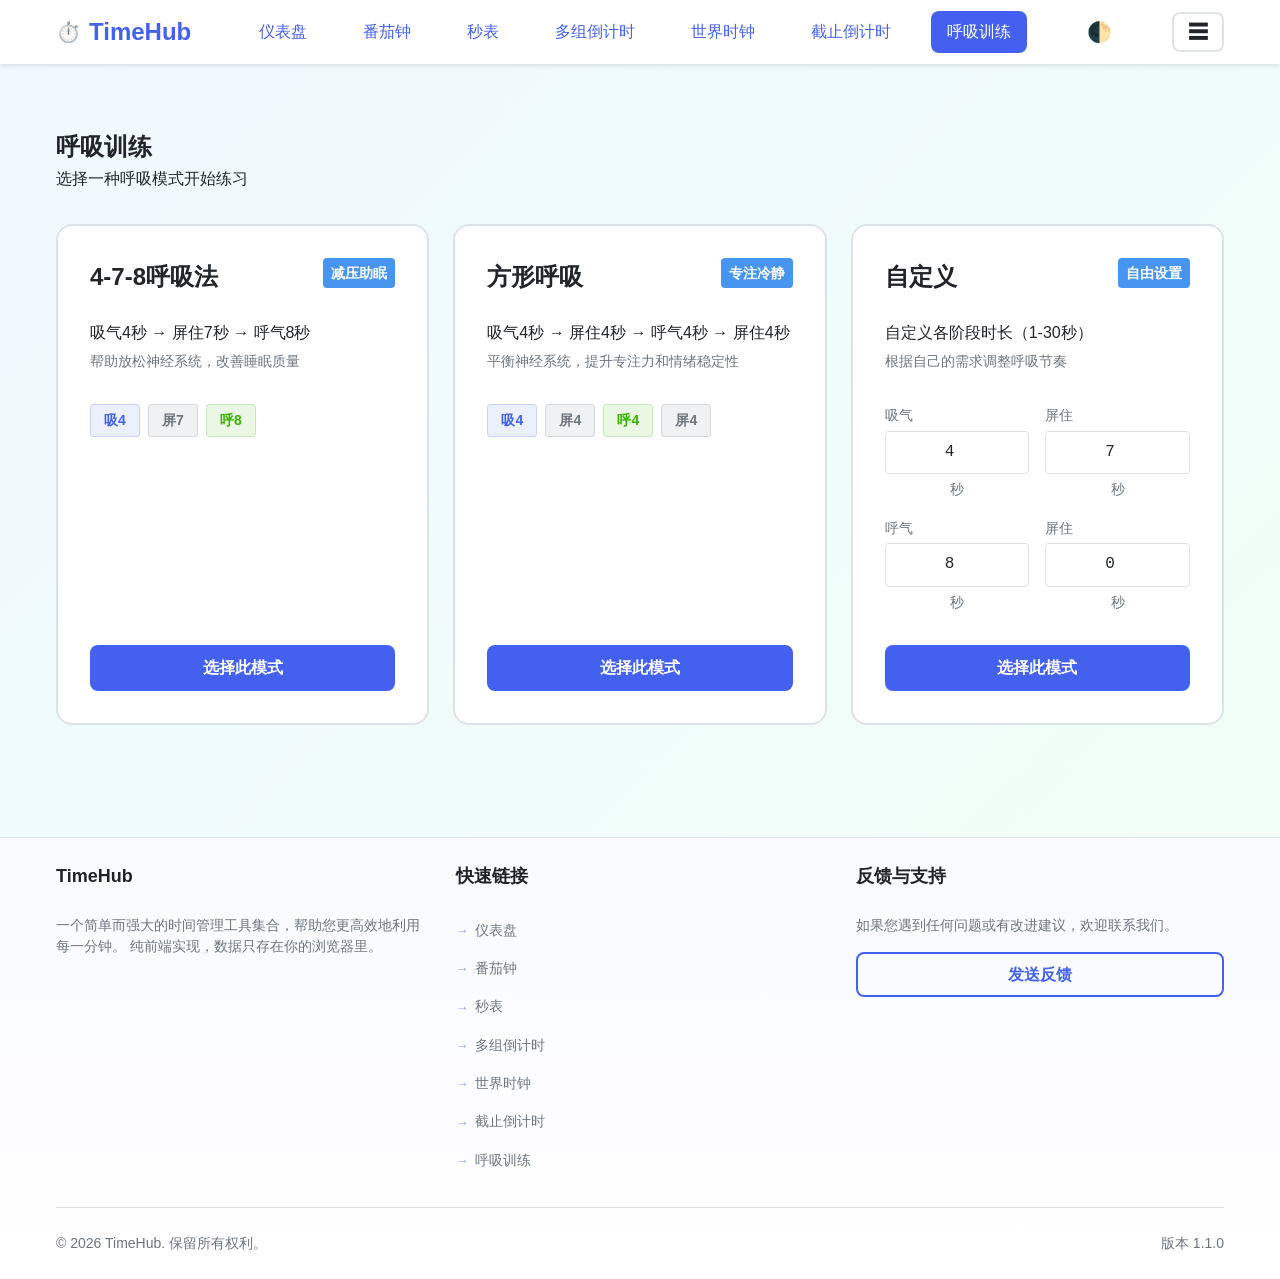
==== commit 6edfa565: "fix: 修复主题机制、离线缓存与排版缺陷，并清理死代码 主题（"点了切换没反应"的真凶） - 全站统一为 <html data-theme> 单一入口，消除两套机制并存（切换按钮改类名、   呼吸训" ====
--- a/breathing.html
+++ b/breathing.html
@@ -5,15 +5,34 @@
   <meta name="viewport" content="width=device-width, initial-scale=1.0">
   <title>呼吸训练 - TimeHub</title>
   <meta name="description" content="TimeHub呼吸训练工具，提供4-7-8呼吸法、方形呼吸法等科学呼吸练习，帮助缓解压力、提升专注力。">
+  <!-- 分享卡片：社交平台抓到的标题与摘要
+       og:url / og:image 需要站点正式域名，确定域名后一并补上（现在还缺域名，宁可不写也不写错） -->
+  <meta property="og:type" content="website">
+  <meta property="og:site_name" content="TimeHub">
+  <meta property="og:title" content="呼吸训练 - TimeHub">
+  <meta property="og:description" content="TimeHub呼吸训练工具，提供4-7-8呼吸法、方形呼吸法等科学呼吸练习，帮助缓解压力、提升专注力。">
+  <meta name="twitter:card" content="summary">
   <meta name="keywords" content="呼吸训练,4-7-8呼吸,方形呼吸,减压,冥想,专注力">
   <meta name="author" content="TimeHub Team">
+
+  <!-- 主题预设：在首次绘制前写入 data-theme，避免刷新时闪白/闪黑。
+       取值逻辑与 js/common.js 保持一致（用户选择 → auto 时跟随系统）。 -->
+  <script>
+    (function () {
+      try {
+        var d = JSON.parse(localStorage.getItem('timehub_data') || '{}');
+        var t = (d.settings && d.settings.theme) || d.theme || 'auto';
+        var dark = t === 'auto' ? matchMedia('(prefers-color-scheme: dark)').matches : t === 'dark';
+        document.documentElement.setAttribute('data-theme', dark ? 'dark' : 'light');
+      } catch (e) { /* 读不到就用 css/base.css 的浅色默认值 */ }
+    })();
+  </script>
 
   <!-- 样式表 -->
   <link rel="stylesheet" href="css/base.css">
   <link rel="stylesheet" href="css/layout.css">
   <link rel="stylesheet" href="css/components.css">
   <link rel="stylesheet" href="css/breathing.css">
-  <link rel="stylesheet" href="https://fonts.googleapis.com/css2?family=DM+Mono:wght@300;400;500&display=swap">
 
   <!-- 图标 -->
   <link rel="icon" href="assets/icons/breathing.svg" type="image/svg+xml">
@@ -21,11 +40,11 @@
   <!-- iOS 支持 -->
   <meta name="apple-mobile-web-app-capable" content="yes">
   <meta name="apple-mobile-web-app-status-bar-style" content="black-translucent">
-  <link rel="apple-touch-icon" href="assets/icons/breathing.svg">
+  <link rel="apple-touch-icon" href="assets/icons/apple-touch-icon.png">
 
   <!-- PWA 相关 -->
-  <meta name="theme-color" content="#C0392B">
-  <link rel="manifest" href="manifest.json" crossorigin="use-credentials">
+  <meta name="theme-color" content="#4361ee">
+  <link rel="manifest" href="manifest.json">
 
   <!-- 呼吸训练特定样式 -->
   <style>
@@ -44,10 +63,9 @@
       transition: background-color var(--transition-normal);
     }
 
-    @media (prefers-color-scheme: dark) {
-      .breathing-page {
-        background: var(--breathing-background-dark);
-      }
+    /* 深色主题背景（用 html[data-theme]，与全站主题开关一致） */
+    [data-theme="dark"] .breathing-page {
+      background: var(--breathing-background-dark);
     }
 
     /* 呼吸训练容器 */
@@ -288,7 +306,7 @@
     </div>
   </main>
 
-  <!-- 页脚 -->
+  <!-- 页脚（全站统一，7 个页面共用同一份标记；年份与版本号由 js/common.js 注入） -->
   <footer class="footer">
     <div class="container">
       <div class="footer-content">
@@ -296,7 +314,10 @@
           <h3 class="footer-title">TimeHub</h3>
           <p class="footer-description">
             一个简单而强大的时间管理工具集合，帮助您更高效地利用每一分钟。
+            纯前端实现，数据只存在你的浏览器里。
           </p>
+          <!-- 想加仓库/社交链接就放这里，例如：
+               <div class="footer-social"><a class="social-link" href="https://github.com/…">…</a></div> -->
         </div>
 
         <div class="footer-section">
@@ -317,11 +338,13 @@
           <p class="footer-description">
             如果您遇到任何问题或有改进建议，欢迎联系我们。
           </p>
+          <a href="mailto:support@timehub.example.com" class="btn btn-outline">发送反馈</a>
         </div>
       </div>
 
       <div class="footer-bottom">
-        <p>&copy; <span id="current-year">2024</span> TimeHub. 保留所有权利。</p>
+        <p>&copy; <span data-timehub-year>2026</span> TimeHub. 保留所有权利。</p>
+        <p class="footer-version">版本 <span data-timehub-version>1.1.0</span></p>
       </div>
     </div>
   </footer>
@@ -334,8 +357,7 @@
 
   <!-- 内联脚本 -->
   <script>
-    // 设置当前年份
-    document.getElementById('current-year').textContent = new Date().getFullYear();
+    // 年份与版本号由 js/common.js 统一写入（footer 里的 data-timehub-year / data-timehub-version）
 
     // 移动端菜单切换
     document.querySelector('.mobile-menu-btn')?.addEventListener('click', function() {
--- a/css/base.css
+++ b/css/base.css
@@ -1,7 +1,16 @@
-/* TimeHub - 基础样式 (CSS变量、重置、深色模式) */
-/* 版本: 1.0 */
+/* TimeHub - 基础样式 (CSS变量、重置、深浅主题) */
+/* 版本: 1.1 */
 
-/* ===== CSS 自定义属性 (变量) ===== */
+/* ===== 主题机制说明 =====
+   全站只有一个主题开关：<html data-theme="light|dark">。
+
+   - js/common.js 负责解析用户选择（auto 会跟随系统），把**最终生效**的主题写进 data-theme；
+   - 每个页面的 <head> 里有一段极小的内联脚本，在首次绘制前先写一次，避免刷新时闪白/闪黑；
+   - 组件样式一律用 [data-theme="dark"] 前缀，**不要**再写 @media (prefers-color-scheme: dark)——
+     那种写法只认系统设置、不认站内切换按钮，是旧版"主题切换没反应"的根因。
+
+   下面 :root 是浅色默认值：即使 JS 失效，页面也不至于没样式。 */
+
 :root {
   /* 主色系 - 蓝色主题 */
   --primary-color: #4361ee;
@@ -58,6 +67,11 @@
   --max-width: 1200px;
   --header-height: 64px;
   --footer-height: 80px;
+
+  /* 告诉浏览器本页支持深浅两种配色：
+     原生控件（输入框、下拉、日期选择器、滚动条）会跟着一起变，
+     否则深色主题下会出现"白底白字"的系统控件。 */
+  color-scheme: light;
 }
 
 /* ===== CSS 重置 ===== */
@@ -123,35 +137,17 @@
   list-style-position: inside;
 }
 
-/* ===== 深色模式 ===== */
-@media (prefers-color-scheme: dark) {
-  :root {
-    --bg-color: #121212;
-    --surface-color: #1e1e1e;
-    --text-color: #f8f9fa;
-    --text-secondary: #adb5bd;
-    --border-color: #495057;
-    --shadow-color: rgba(0, 0, 0, 0.3);
-  }
-}
-
-/* ===== 强制主题类 ===== */
-.theme-dark {
+/* ===== 深色主题 =====
+   唯一入口：<html data-theme="dark">（由 JS 写入，见文件开头说明）。
+   这里定义的是全站共享的颜色变量；各组件只要用 var(--*) 就自动跟随主题。 */
+[data-theme="dark"] {
   --bg-color: #121212;
   --surface-color: #1e1e1e;
   --text-color: #f8f9fa;
   --text-secondary: #adb5bd;
   --border-color: #495057;
   --shadow-color: rgba(0, 0, 0, 0.3);
-}
-
-.theme-light {
-  --bg-color: #f8f9fa;
-  --surface-color: #ffffff;
-  --text-color: #212529;
-  --text-secondary: #6c757d;
-  --border-color: #dee2e6;
-  --shadow-color: rgba(0, 0, 0, 0.1);
+  color-scheme: dark;
 }
 
 /* ===== 打印样式 ===== */
--- a/css/layout.css
+++ b/css/layout.css
@@ -78,10 +78,9 @@
   background-color: rgba(0, 0, 0, 0.05);
 }
 
-@media (prefers-color-scheme: dark) {
-  .theme-toggle:hover {
-    background-color: rgba(255, 255, 255, 0.1);
-  }
+/* 深色主题下按钮 hover 用白色薄层（见 css/base.css 顶部主题说明） */
+[data-theme="dark"] .theme-toggle:hover {
+  background-color: rgba(255, 255, 255, 0.1);
 }
 
 .theme-icon {
@@ -130,8 +129,9 @@
 
 /* ===== 页脚内容布局 ===== */
 .footer-content {
+  /* auto-fit：页脚有几栏就排几栏，不会像固定 4 栏那样在缺栏时留一块空白 */
   display: grid;
-  grid-template-columns: repeat(4, 1fr);
+  grid-template-columns: repeat(auto-fit, minmax(200px, 1fr));
   gap: var(--spacing-xl);
   margin-bottom: var(--spacing-xl);
   text-align: left;
--- a/css/components.css
+++ b/css/components.css
@@ -279,37 +279,25 @@
   box-shadow: var(--shadow-lg);
 }
 
-/* ===== 深色模式适配 ===== */
-@media (prefers-color-scheme: dark) {
-  .btn-secondary:hover {
-    background-color: rgba(255, 255, 255, 0.1);
-  }
-
-  .input::placeholder {
-    color: var(--text-secondary);
-  }
-
-  .card {
-    border: 1px solid var(--border-color);
-  }
-
-  .tooltip {
-    background-color: var(--surface-color);
-    border: 1px solid var(--border-color);
-  }
-}
-
-/* 主题类适配 */
-.theme-dark .btn-secondary:hover,
-.theme-dark .btn-outline:hover {
+/* ===== 深色主题适配 =====
+   统一用 [data-theme="dark"]：由 js/common.js 解析用户选择后写到 html 属性上。
+   不要用 @media (prefers-color-scheme: dark)——那只认系统设置，站内切换按钮会失效。 */
+[data-theme="dark"] .btn-secondary:hover,
+[data-theme="dark"] .btn-outline:hover {
   background-color: rgba(255, 255, 255, 0.1);
 }
 
-.theme-dark .card {
+[data-theme="dark"] .input::placeholder {
+  color: var(--text-secondary);
+}
+
+[data-theme="dark"] .card,
+[data-theme="dark"] .modal {
+  background-color: var(--surface-color);
   border: 1px solid var(--border-color);
 }
 
-.theme-dark .modal {
+[data-theme="dark"] .tooltip {
   background-color: var(--surface-color);
   border: 1px solid var(--border-color);
 }
--- a/css/breathing.css
+++ b/css/breathing.css
@@ -134,9 +134,12 @@
   padding: var(--spacing-sm);
   border: 1px solid var(--border-color);
   border-radius: var(--border-radius-sm);
-  font-family: 'DM Mono', monospace;
+  font-family: var(--font-family-mono);
   font-size: 1rem;
   text-align: center;
+  /* 显式给出配色：否则深色主题下原生输入框会是白底，与卡片割裂 */
+  background: var(--surface-color);
+  color: var(--text-color);
 }
 
 .custom-input:focus {
@@ -287,7 +290,7 @@
 }
 
 .time-count {
-  font-family: 'DM Mono', monospace;
+  font-family: var(--font-family-mono);
   font-size: 2.5rem;
   font-weight: 500;
   color: var(--text-color);
@@ -328,10 +331,8 @@
   border-radius: var(--border-radius-md);
 }
 
-@media (prefers-color-scheme: dark) {
-  .control-settings {
-    background: rgba(255, 255, 255, 0.05);
-  }
+[data-theme="dark"] .control-settings {
+  background: rgba(255, 255, 255, 0.05);
 }
 
 .setting-group {
@@ -356,7 +357,7 @@
   padding: var(--spacing-sm);
   border: 1px solid var(--border-color);
   border-radius: var(--border-radius-sm);
-  font-family: 'DM Mono', monospace;
+  font-family: var(--font-family-mono);
   text-align: center;
   font-size: 1rem;
 }
@@ -386,10 +387,8 @@
   border-color: var(--primary-color);
 }
 
-@media (prefers-color-scheme: dark) {
-  .number-btn:hover {
-    background: rgba(255, 255, 255, 0.1);
-  }
+[data-theme="dark"] .number-btn:hover {
+  background: rgba(255, 255, 255, 0.1);
 }
 
 .toggle-switch {
@@ -446,10 +445,8 @@
   font-size: 0.9375rem;
 }
 
-@media (prefers-color-scheme: dark) {
-  .current-settings {
-    background: rgba(255, 255, 255, 0.05);
-  }
+[data-theme="dark"] .current-settings {
+  background: rgba(255, 255, 255, 0.05);
 }
 
 .setting-info {
@@ -527,7 +524,7 @@
   font-size: 1.5rem;
   font-weight: 700;
   color: var(--primary-color);
-  font-family: 'DM Mono', monospace;
+  font-family: var(--font-family-mono);
 }
 
 .completion-message {
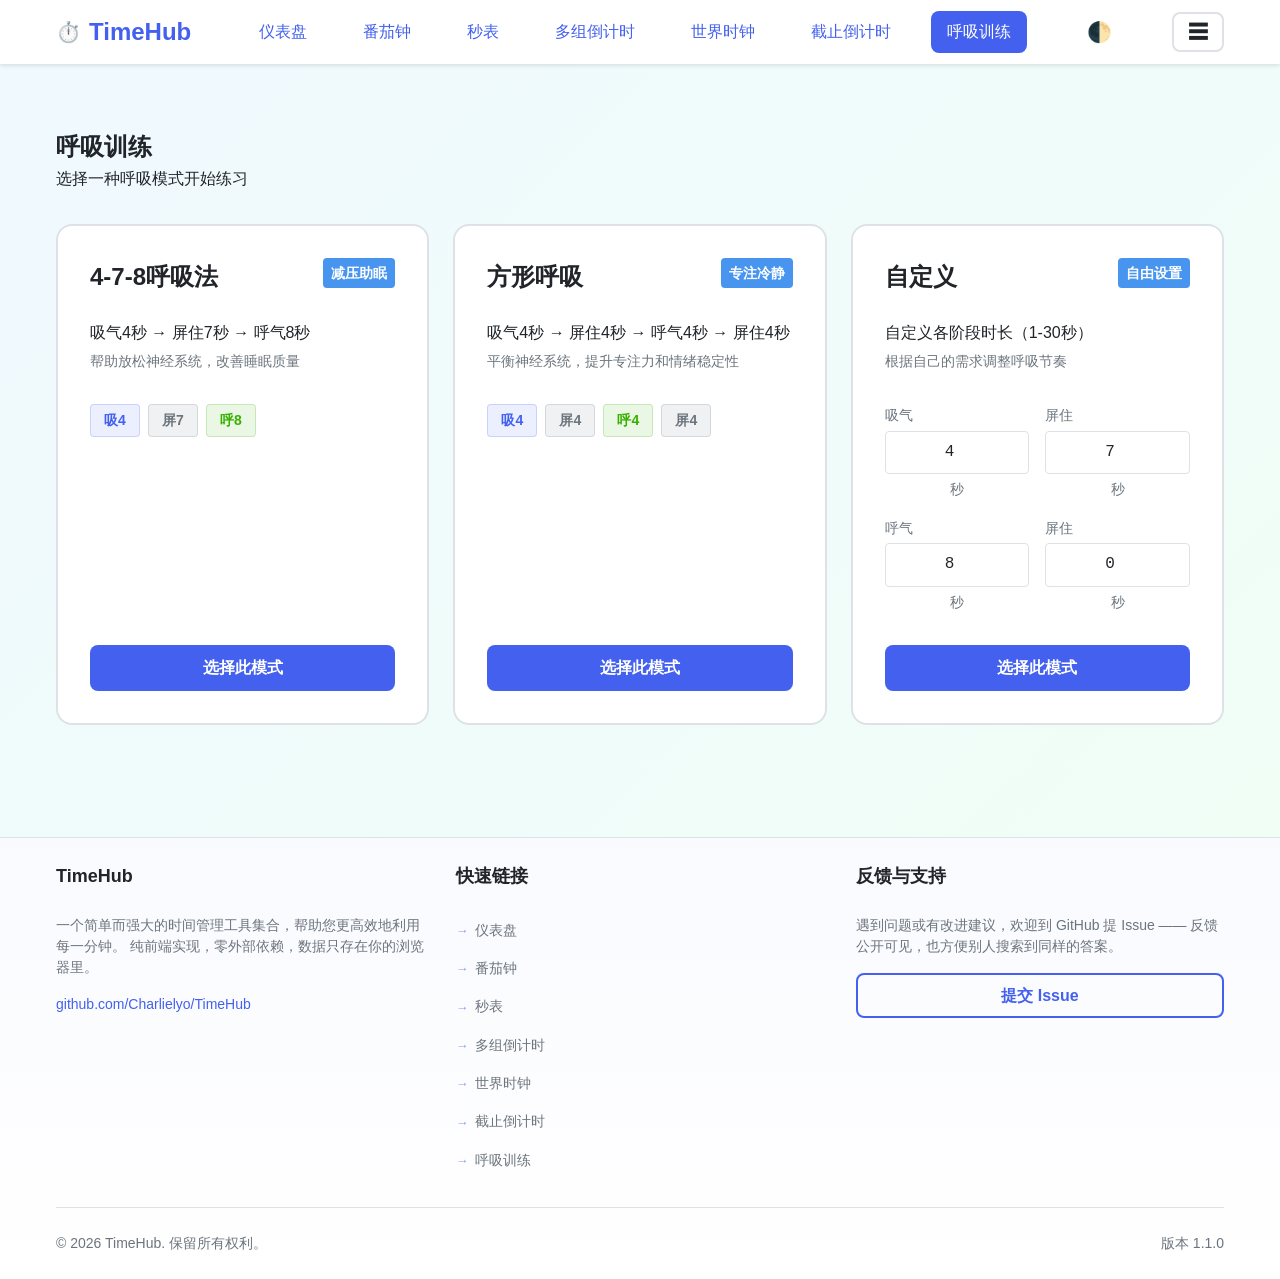
==== commit 2535e6e6: "docs: 补充界面截图，反馈入口改为 GitHub Issues 截图 - 新增 screenshots/：9 张真实运行截图（6 个工具 + 深色主题 + 手机端），   README 增加「界面" ====
--- a/breathing.html
+++ b/breathing.html
@@ -314,10 +314,11 @@
           <h3 class="footer-title">TimeHub</h3>
           <p class="footer-description">
             一个简单而强大的时间管理工具集合，帮助您更高效地利用每一分钟。
-            纯前端实现，数据只存在你的浏览器里。
+            纯前端实现，零外部依赖，数据只存在你的浏览器里。
           </p>
-          <!-- 想加仓库/社交链接就放这里，例如：
-               <div class="footer-social"><a class="social-link" href="https://github.com/…">…</a></div> -->
+          <p class="footer-description">
+            <a href="https://github.com/Charlielyo/TimeHub" target="_blank" rel="noopener">github.com/Charlielyo/TimeHub</a>
+          </p>
         </div>
 
         <div class="footer-section">
@@ -336,9 +337,9 @@
         <div class="footer-section">
           <h3 class="footer-title">反馈与支持</h3>
           <p class="footer-description">
-            如果您遇到任何问题或有改进建议，欢迎联系我们。
+            遇到问题或有改进建议，欢迎到 GitHub 提 Issue —— 反馈公开可见，也方便别人搜索到同样的答案。
           </p>
-          <a href="mailto:support@timehub.example.com" class="btn btn-outline">发送反馈</a>
+          <a href="https://github.com/Charlielyo/TimeHub/issues" class="btn btn-outline" target="_blank" rel="noopener">提交 Issue</a>
         </div>
       </div>
 
--- a/css/layout.css
+++ b/css/layout.css
@@ -201,6 +201,9 @@
   transform: translateX(4px);
 }
 
+/* 页脚社交按钮：当前模板未使用（页脚只放了仓库链接和反馈按钮），
+   保留样式供需要时启用——在各页 footer 里加：
+   <div class="footer-social"><a class="social-link" href="…" aria-label="…">…</a></div> */
 .footer-social {
   display: flex;
   gap: var(--spacing-md);
